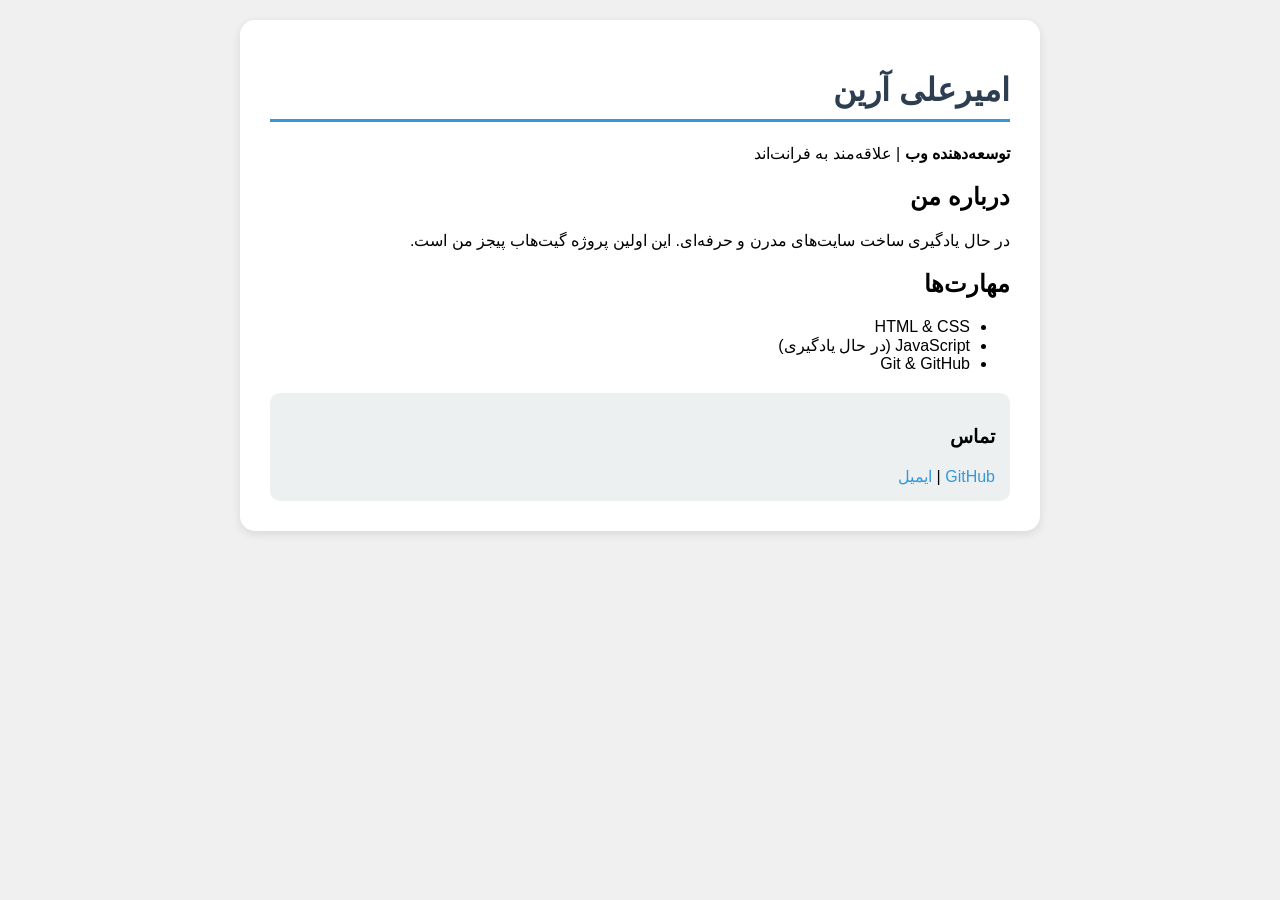
==== index.html @ 2531d959 "1.0" ====
<!DOCTYPE html>
<html lang="fa" dir="rtl">
<head>
    <meta charset="UTF-8">
    <meta name="viewport" content="width=device-width, initial-scale=1.0">
    <title>امیرعلی آرین - رزومه</title>
    <style>
        body {
            font-family: Tahoma, sans-serif;
            max-width: 800px;
            margin: 0 auto;
            padding: 20px;
            background: #f0f0f0;
        }
        .card {
            background: white;
            border-radius: 15px;
            padding: 30px;
            box-shadow: 0 3px 10px rgba(0,0,0,0.1);
        }
        h1 {
            color: #2c3e50;
            border-bottom: 3px solid #3498db;
            padding-bottom: 10px;
        }
        .contact {
            margin-top: 20px;
            background: #ecf0f1;
            padding: 15px;
            border-radius: 10px;
        }
        a {
            color: #3498db;
            text-decoration: none;
        }
    </style>
</head>
<body>
    <div class="card">
        <h1>امیرعلی آرین</h1>
        <p><strong>توسعه‌دهنده وب</strong> | علاقه‌مند به فرانت‌اند</p>
        
        <h2>درباره من</h2>
        <p>در حال یادگیری ساخت سایت‌های مدرن و حرفه‌ای. این اولین پروژه گیت‌هاب پیجز من است.</p>
        
        <h2>مهارت‌ها</h2>
        <ul>
            <li>HTML & CSS</li>
            <li>JavaScript (در حال یادگیری)</li>
            <li>Git & GitHub</li>
        </ul>
        
        <div class="contact">
            <h3>تماس</h3>
            <a href="https://github.com/amiraliarian">GitHub</a> | 
            <a href="mailto:amirali@example.com">ایمیل</a>
        </div>
    </div>
</body>
</html>
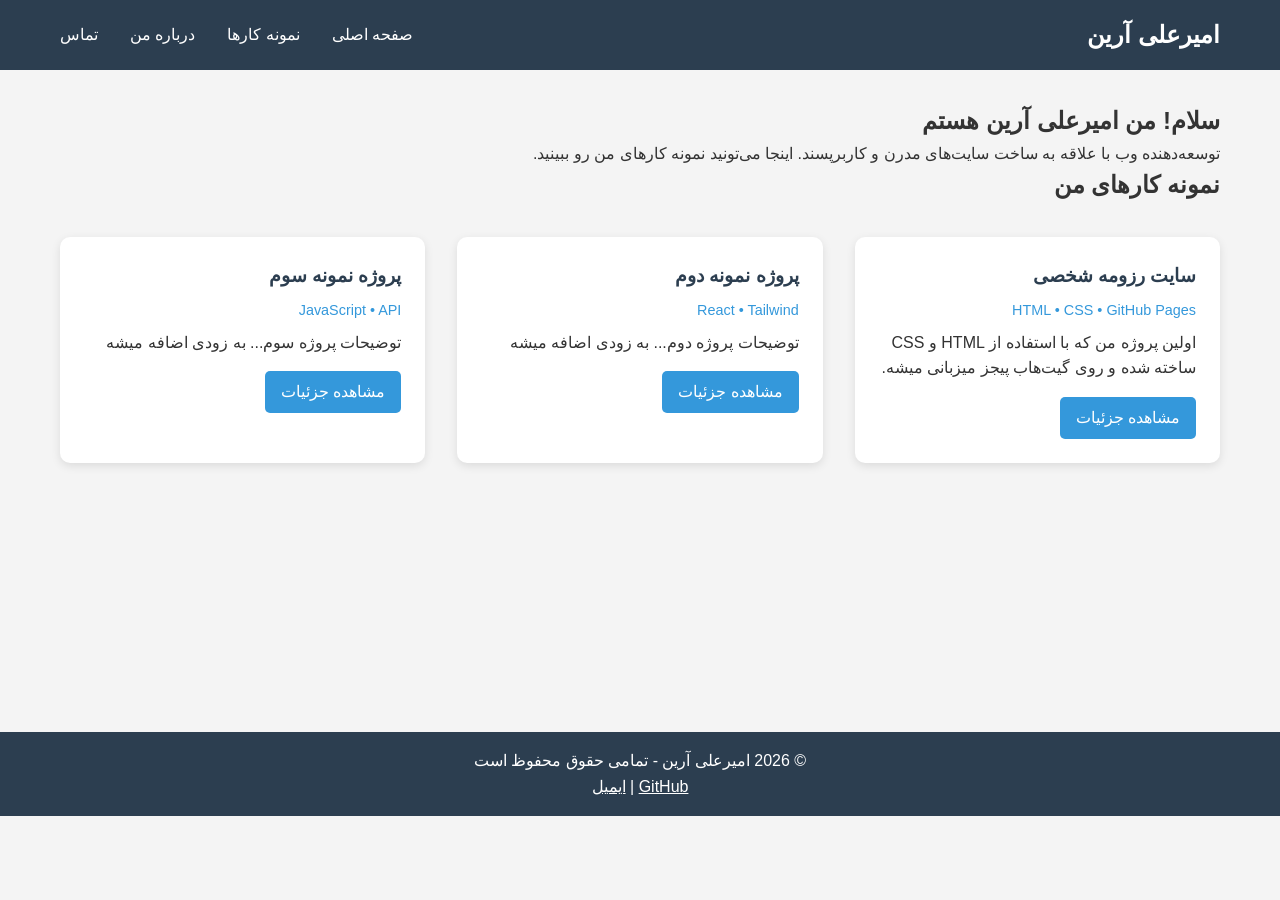
==== commit 8c8618a2: "اضافه کردن صفحه اصلی و نمونه کارها" ====
--- a/index.html
+++ b/index.html
@@ -3,58 +3,73 @@
 <head>
     <meta charset="UTF-8">
     <meta name="viewport" content="width=device-width, initial-scale=1.0">
-    <title>امیرعلی آرین - رزومه</title>
-    <style>
-        body {
-            font-family: Tahoma, sans-serif;
-            max-width: 800px;
-            margin: 0 auto;
-            padding: 20px;
-            background: #f0f0f0;
-        }
-        .card {
-            background: white;
-            border-radius: 15px;
-            padding: 30px;
-            box-shadow: 0 3px 10px rgba(0,0,0,0.1);
-        }
-        h1 {
-            color: #2c3e50;
-            border-bottom: 3px solid #3498db;
-            padding-bottom: 10px;
-        }
-        .contact {
-            margin-top: 20px;
-            background: #ecf0f1;
-            padding: 15px;
-            border-radius: 10px;
-        }
-        a {
-            color: #3498db;
-            text-decoration: none;
-        }
-    </style>
+    <title>امیرعلی آرین - نمونه کارها</title>
+    <link rel="stylesheet" href="css/style.css">
 </head>
 <body>
-    <div class="card">
-        <h1>امیرعلی آرین</h1>
-        <p><strong>توسعه‌دهنده وب</strong> | علاقه‌مند به فرانت‌اند</p>
-        
-        <h2>درباره من</h2>
-        <p>در حال یادگیری ساخت سایت‌های مدرن و حرفه‌ای. این اولین پروژه گیت‌هاب پیجز من است.</p>
-        
-        <h2>مهارت‌ها</h2>
-        <ul>
-            <li>HTML & CSS</li>
-            <li>JavaScript (در حال یادگیری)</li>
-            <li>Git & GitHub</li>
-        </ul>
-        
-        <div class="contact">
-            <h3>تماس</h3>
-            <a href="https://github.com/amiraliarian">GitHub</a> | 
-            <a href="mailto:amirali@example.com">ایمیل</a>
+    <header>
+        <div class="container">
+            <nav>
+                <div class="logo">
+                    <a href="index.html">امیرعلی آرین</a>
+                </div>
+                <ul class="nav-links">
+                    <li><a href="index.html">صفحه اصلی</a></li>
+                    <li><a href="#projects">نمونه کارها</a></li>
+                    <li><a href="#about">درباره من</a></li>
+                    <li><a href="#contact">تماس</a></li>
+                </ul>
+            </nav>
         </div>
-    </div>
+    </header>
+
+    <main>
+        <div class="container">
+            <section id="about">
+                <h1>سلام! من امیرعلی آرین هستم</h1>
+                <p>توسعه‌دهنده وب با علاقه به ساخت سایت‌های مدرن و کاربرپسند. اینجا می‌تونید نمونه کارهای من رو ببینید.</p>
+            </section>
+
+            <section id="projects">
+                <h2>نمونه کارهای من</h2>
+                <div class="projects-grid">
+                    
+                    <!-- پروژه 1 -->
+                    <div class="project-card">
+                        <h3>سایت رزومه شخصی</h3>
+                        <p class="tech">HTML • CSS • GitHub Pages</p>
+                        <p>اولین پروژه من که با استفاده از HTML و CSS ساخته شده و روی گیت‌هاب پیجز میزبانی میشه.</p>
+                        <a href="portfolio/project1.html" class="btn">مشاهده جزئیات</a>
+                    </div>
+
+                    <!-- پروژه 2 -->
+                    <div class="project-card">
+                        <h3>پروژه نمونه دوم</h3>
+                        <p class="tech">React • Tailwind</p>
+                        <p>توضیحات پروژه دوم... به زودی اضافه میشه</p>
+                        <a href="portfolio/project2.html" class="btn">مشاهده جزئیات</a>
+                    </div>
+
+                    <!-- پروژه 3 -->
+                    <div class="project-card">
+                        <h3>پروژه نمونه سوم</h3>
+                        <p class="tech">JavaScript • API</p>
+                        <p>توضیحات پروژه سوم... به زودی اضافه میشه</p>
+                        <a href="portfolio/project3.html" class="btn">مشاهده جزئیات</a>
+                    </div>
+                </div>
+            </section>
+        </div>
+    </main>
+
+    <footer>
+        <div class="container">
+            <p>© 2026 امیرعلی آرین - تمامی حقوق محفوظ است</p>
+            <p>
+                <a href="https://github.com/amiraliarian" style="color: white;">GitHub</a> | 
+                <a href="mailto:amirali@example.com" style="color: white;">ایمیل</a>
+            </p>
+        </div>
+    </footer>
 </body>
 </html>
--- a/css/style.css
+++ b/css/style.css
@@ -0,0 +1,134 @@
+* {
+    margin: 0;
+    padding: 0;
+    box-sizing: border-box;
+}
+
+body {
+    font-family: 'Segoe UI', Tahoma, Geneva, Verdana, sans-serif;
+    line-height: 1.6;
+    color: #333;
+    background: #f4f4f4;
+}
+
+.container {
+    max-width: 1200px;
+    margin: 0 auto;
+    padding: 0 20px;
+}
+
+/* Header */
+header {
+    background: #2c3e50;
+    color: white;
+    padding: 1rem 0;
+    position: sticky;
+    top: 0;
+    z-index: 100;
+}
+
+nav {
+    display: flex;
+    justify-content: space-between;
+    align-items: center;
+    flex-wrap: wrap;
+}
+
+.logo {
+    font-size: 1.5rem;
+    font-weight: bold;
+}
+
+.logo a {
+    color: white;
+    text-decoration: none;
+}
+
+.nav-links {
+    display: flex;
+    list-style: none;
+    gap: 2rem;
+}
+
+.nav-links a {
+    color: white;
+    text-decoration: none;
+    transition: color 0.3s;
+}
+
+.nav-links a:hover {
+    color: #3498db;
+}
+
+/* Main Content */
+main {
+    padding: 2rem 0;
+    min-height: 70vh;
+}
+
+/* Cards for Projects */
+.projects-grid {
+    display: grid;
+    grid-template-columns: repeat(auto-fit, minmax(300px, 1fr));
+    gap: 2rem;
+    margin-top: 2rem;
+}
+
+.project-card {
+    background: white;
+    border-radius: 10px;
+    padding: 1.5rem;
+    box-shadow: 0 3px 10px rgba(0,0,0,0.1);
+    transition: transform 0.3s;
+}
+
+.project-card:hover {
+    transform: translateY(-5px);
+}
+
+.project-card h3 {
+    color: #2c3e50;
+    margin-bottom: 0.5rem;
+}
+
+.project-card .tech {
+    color: #3498db;
+    font-size: 0.9rem;
+    margin: 0.5rem 0;
+}
+
+.btn {
+    display: inline-block;
+    background: #3498db;
+    color: white;
+    padding: 0.5rem 1rem;
+    text-decoration: none;
+    border-radius: 5px;
+    margin-top: 1rem;
+    transition: background 0.3s;
+}
+
+.btn:hover {
+    background: #2980b9;
+}
+
+/* Footer */
+footer {
+    background: #2c3e50;
+    color: white;
+    text-align: center;
+    padding: 1rem 0;
+    margin-top: 2rem;
+}
+
+/* Responsive */
+@media (max-width: 768px) {
+    nav {
+        flex-direction: column;
+        gap: 1rem;
+    }
+    
+    .nav-links {
+        gap: 1rem;
+    }
+}
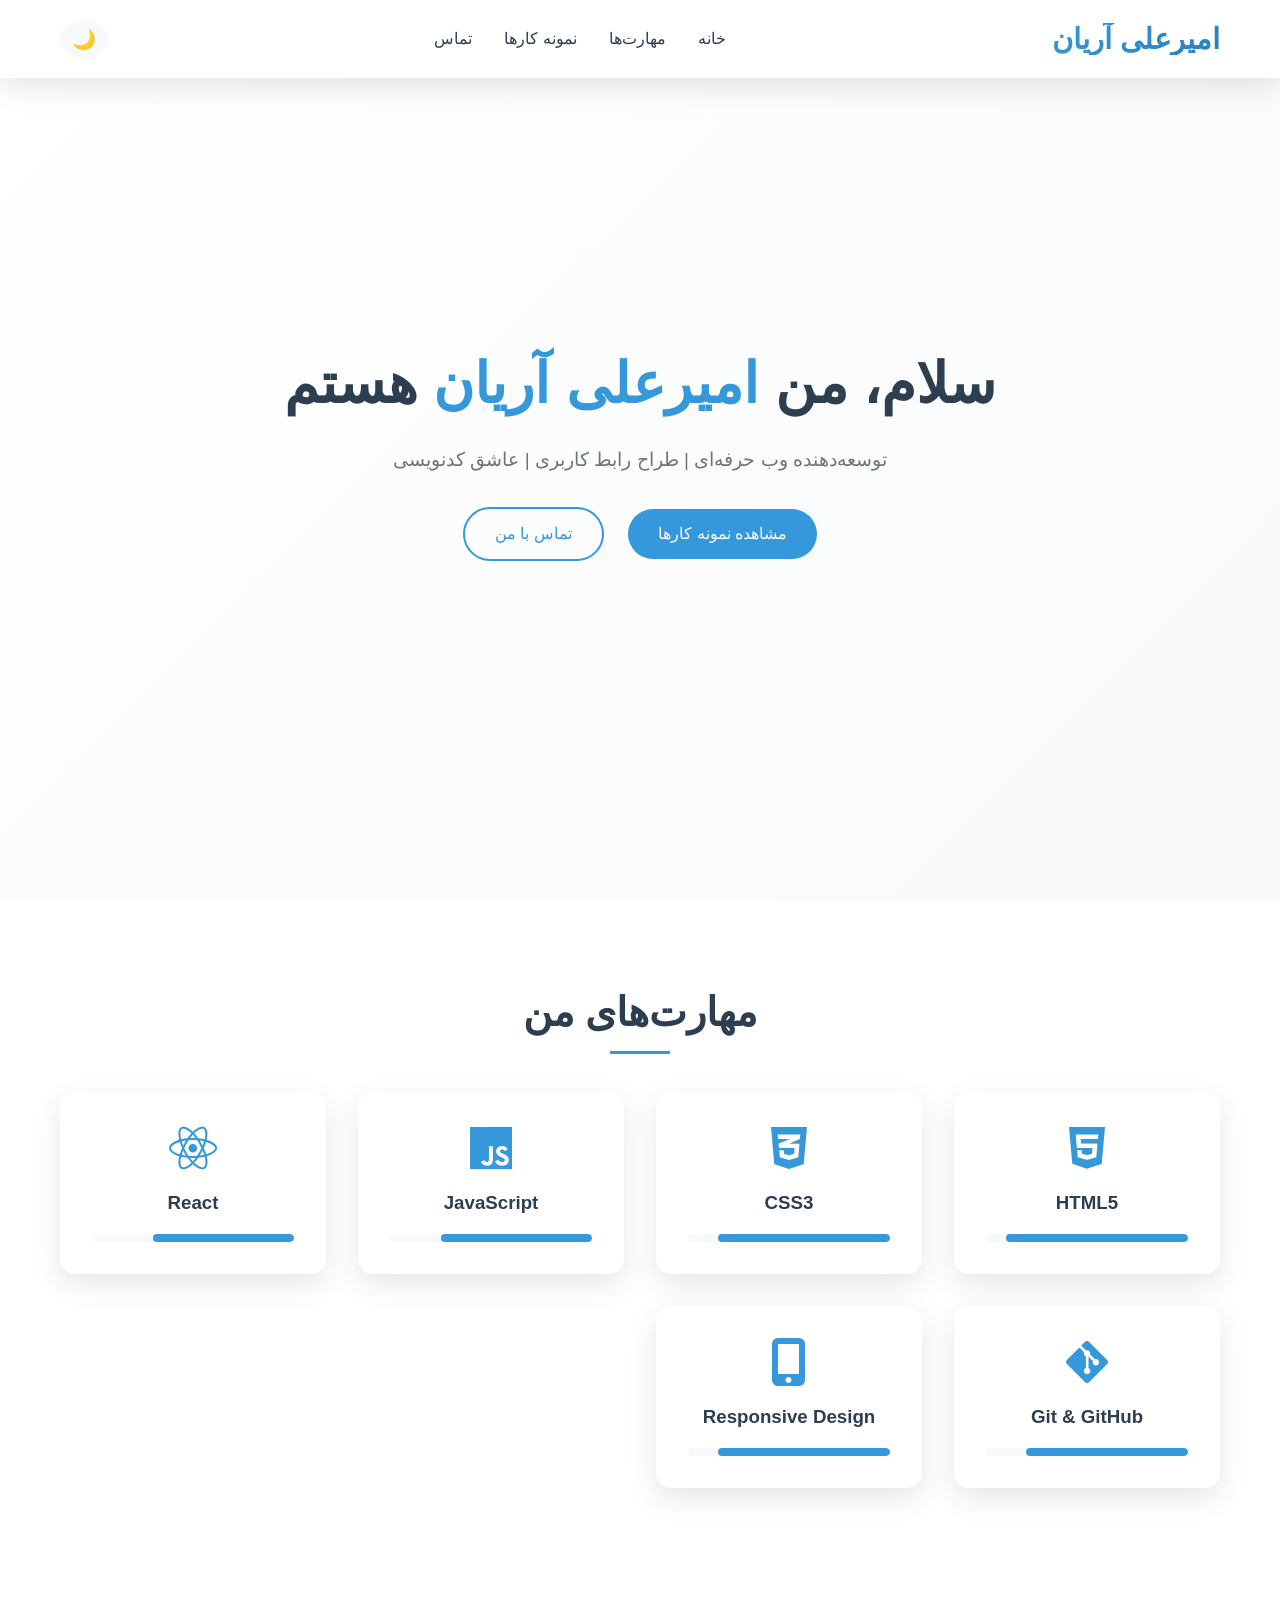
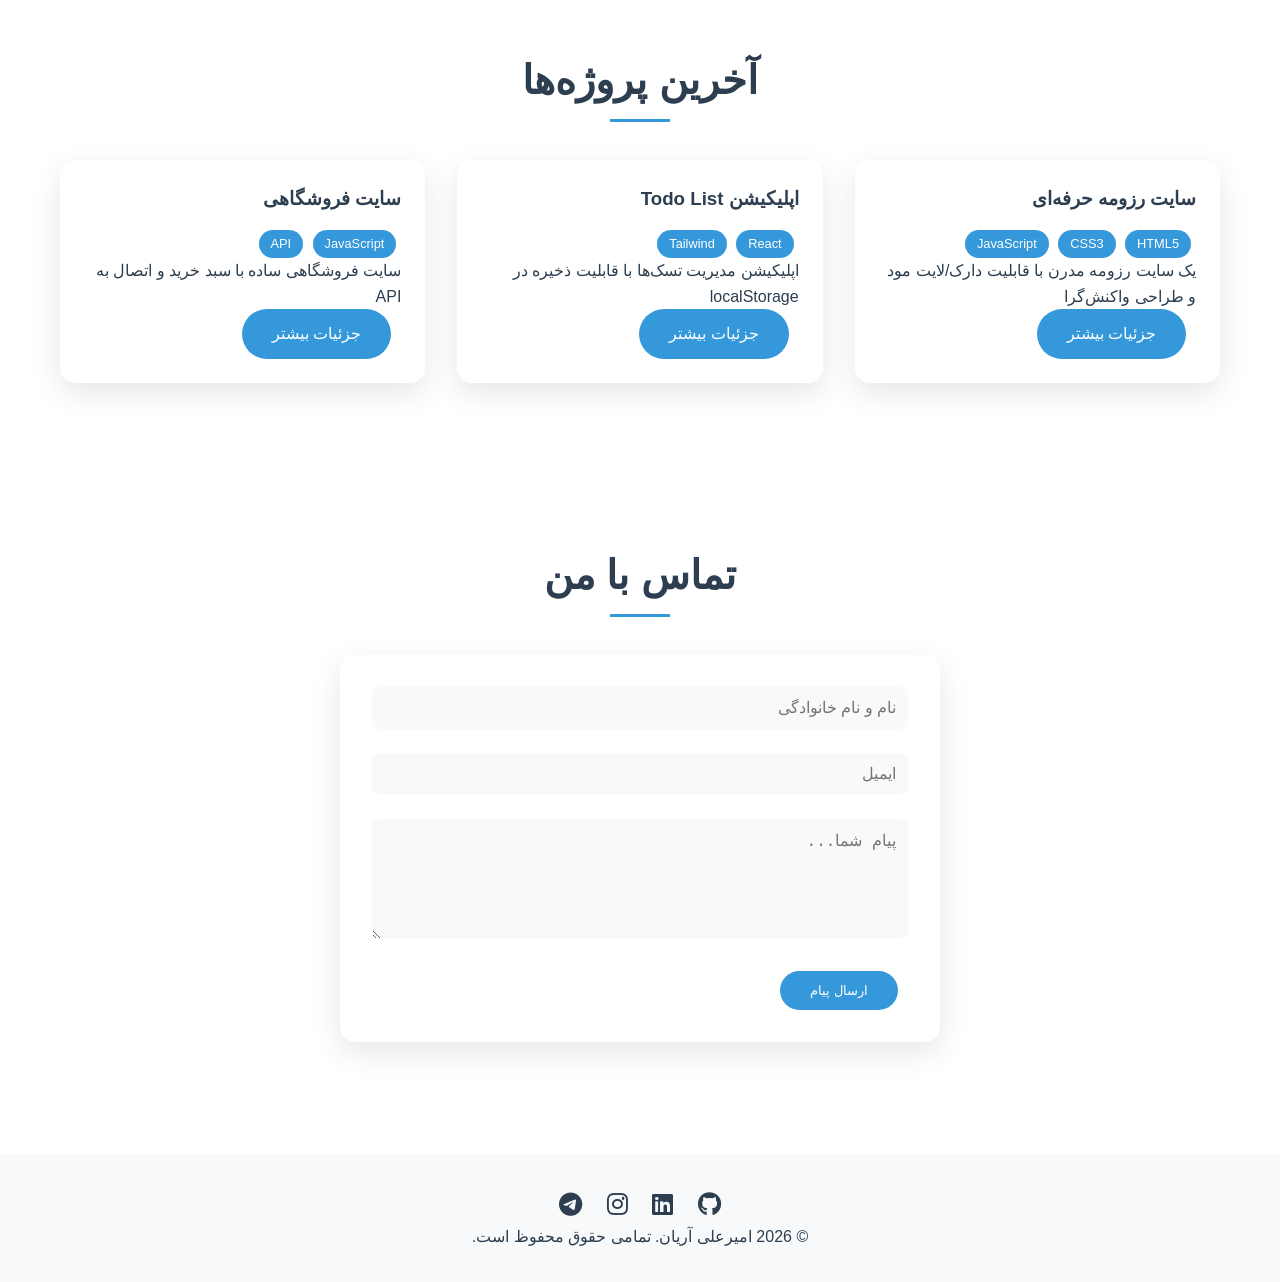
==== commit 2f48b1a7: "نسخه حرفه‌ای سایت پورتفولیو با دارک مود و انیمیشن" ====
--- a/index.html
+++ b/index.html
@@ -3,7 +3,9 @@
 <head>
     <meta charset="UTF-8">
     <meta name="viewport" content="width=device-width, initial-scale=1.0">
-    <title>امیرعلی آرین - نمونه کارها</title>
+    <meta name="description" content="نمونه کارهای امیرعلی آریان - توسعه‌دهنده حرفه‌ای وب">
+    <title>امیرعلی آریان | توسعه‌دهنده وب حرفه‌ای</title>
+    <link rel="stylesheet" href="https://cdnjs.cloudflare.com/ajax/libs/font-awesome/6.4.0/css/all.min.css">
     <link rel="stylesheet" href="css/style.css">
 </head>
 <body>
@@ -11,65 +13,166 @@
         <div class="container">
             <nav>
                 <div class="logo">
-                    <a href="index.html">امیرعلی آرین</a>
+                    <a href="index.html">امیرعلی آریان</a>
                 </div>
                 <ul class="nav-links">
-                    <li><a href="index.html">صفحه اصلی</a></li>
+                    <li><a href="#home">خانه</a></li>
+                    <li><a href="#skills">مهارت‌ها</a></li>
                     <li><a href="#projects">نمونه کارها</a></li>
-                    <li><a href="#about">درباره من</a></li>
                     <li><a href="#contact">تماس</a></li>
                 </ul>
+                <button class="theme-toggle" id="theme-toggle">🌙</button>
             </nav>
         </div>
     </header>
 
     <main>
-        <div class="container">
-            <section id="about">
-                <h1>سلام! من امیرعلی آرین هستم</h1>
-                <p>توسعه‌دهنده وب با علاقه به ساخت سایت‌های مدرن و کاربرپسند. اینجا می‌تونید نمونه کارهای من رو ببینید.</p>
-            </section>
+        <!-- Hero Section -->
+        <section id="home" class="hero">
+            <div class="container">
+                <div class="hero-content">
+                    <h1>سلام، من <span>امیرعلی آریان</span> هستم</h1>
+                    <p>توسعه‌دهنده وب حرفه‌ای | طراح رابط کاربری | عاشق کدنویسی</p>
+                    <div>
+                        <a href="#projects" class="btn">مشاهده نمونه کارها</a>
+                        <a href="#contact" class="btn btn-outline">تماس با من</a>
+                    </div>
+                </div>
+            </div>
+        </section>
 
-            <section id="projects">
-                <h2>نمونه کارهای من</h2>
+        <!-- Skills Section -->
+        <section id="skills">
+            <div class="container">
+                <h2 class="section-title">مهارت‌های من</h2>
+                <div class="skills-grid">
+                    <div class="skill-card">
+                        <i class="fab fa-html5"></i>
+                        <h3>HTML5</h3>
+                        <div class="skill-bar">
+                            <div class="skill-progress" data-width="90"></div>
+                        </div>
+                    </div>
+                    <div class="skill-card">
+                        <i class="fab fa-css3-alt"></i>
+                        <h3>CSS3</h3>
+                        <div class="skill-bar">
+                            <div class="skill-progress" data-width="85"></div>
+                        </div>
+                    </div>
+                    <div class="skill-card">
+                        <i class="fab fa-js"></i>
+                        <h3>JavaScript</h3>
+                        <div class="skill-bar">
+                            <div class="skill-progress" data-width="75"></div>
+                        </div>
+                    </div>
+                    <div class="skill-card">
+                        <i class="fab fa-react"></i>
+                        <h3>React</h3>
+                        <div class="skill-bar">
+                            <div class="skill-progress" data-width="70"></div>
+                        </div>
+                    </div>
+                    <div class="skill-card">
+                        <i class="fab fa-git-alt"></i>
+                        <h3>Git & GitHub</h3>
+                        <div class="skill-bar">
+                            <div class="skill-progress" data-width="80"></div>
+                        </div>
+                    </div>
+                    <div class="skill-card">
+                        <i class="fas fa-mobile-alt"></i>
+                        <h3>Responsive Design</h3>
+                        <div class="skill-bar">
+                            <div class="skill-progress" data-width="85"></div>
+                        </div>
+                    </div>
+                </div>
+            </div>
+        </section>
+
+        <!-- Projects Section -->
+        <section id="projects">
+            <div class="container">
+                <h2 class="section-title">آخرین پروژه‌ها</h2>
                 <div class="projects-grid">
                     
-                    <!-- پروژه 1 -->
+                    <!-- Project 1 -->
                     <div class="project-card">
-                        <h3>سایت رزومه شخصی</h3>
-                        <p class="tech">HTML • CSS • GitHub Pages</p>
-                        <p>اولین پروژه من که با استفاده از HTML و CSS ساخته شده و روی گیت‌هاب پیجز میزبانی میشه.</p>
-                        <a href="portfolio/project1.html" class="btn">مشاهده جزئیات</a>
+                        <div class="project-content">
+                            <h3>سایت رزومه حرفه‌ای</h3>
+                            <div>
+                                <span class="tech-tag">HTML5</span>
+                                <span class="tech-tag">CSS3</span>
+                                <span class="tech-tag">JavaScript</span>
+                            </div>
+                            <p>یک سایت رزومه مدرن با قابلیت دارک/لایت مود و طراحی واکنش‌گرا</p>
+                            <a href="portfolio/project1.html" class="btn">جزئیات بیشتر</a>
+                        </div>
                     </div>
 
-                    <!-- پروژه 2 -->
+                    <!-- Project 2 -->
                     <div class="project-card">
-                        <h3>پروژه نمونه دوم</h3>
-                        <p class="tech">React • Tailwind</p>
-                        <p>توضیحات پروژه دوم... به زودی اضافه میشه</p>
-                        <a href="portfolio/project2.html" class="btn">مشاهده جزئیات</a>
+                        <div class="project-content">
+                            <h3>اپلیکیشن Todo List</h3>
+                            <div>
+                                <span class="tech-tag">React</span>
+                                <span class="tech-tag">Tailwind</span>
+                            </div>
+                            <p>اپلیکیشن مدیریت تسک‌ها با قابلیت ذخیره در localStorage</p>
+                            <a href="portfolio/project2.html" class="btn">جزئیات بیشتر</a>
+                        </div>
                     </div>
 
-                    <!-- پروژه 3 -->
+                    <!-- Project 3 -->
                     <div class="project-card">
-                        <h3>پروژه نمونه سوم</h3>
-                        <p class="tech">JavaScript • API</p>
-                        <p>توضیحات پروژه سوم... به زودی اضافه میشه</p>
-                        <a href="portfolio/project3.html" class="btn">مشاهده جزئیات</a>
+                        <div class="project-content">
+                            <h3>سایت فروشگاهی</h3>
+                            <div>
+                                <span class="tech-tag">JavaScript</span>
+                                <span class="tech-tag">API</span>
+                            </div>
+                            <p>سایت فروشگاهی ساده با سبد خرید و اتصال به API</p>
+                            <a href="portfolio/project3.html" class="btn">جزئیات بیشتر</a>
+                        </div>
                     </div>
                 </div>
-            </section>
-        </div>
+            </div>
+        </section>
+
+        <!-- Contact Section -->
+        <section id="contact">
+            <div class="container">
+                <h2 class="section-title">تماس با من</h2>
+                <form class="contact-form" id="contact-form">
+                    <div class="form-group">
+                        <input type="text" id="name" placeholder="نام و نام خانوادگی" required>
+                    </div>
+                    <div class="form-group">
+                        <input type="email" id="email" placeholder="ایمیل" required>
+                    </div>
+                    <div class="form-group">
+                        <textarea id="message" placeholder="پیام شما..." required></textarea>
+                    </div>
+                    <button type="submit" class="btn">ارسال پیام</button>
+                </form>
+            </div>
+        </section>
     </main>
 
     <footer>
         <div class="container">
-            <p>© 2026 امیرعلی آرین - تمامی حقوق محفوظ است</p>
-            <p>
-                <a href="https://github.com/amiraliarian" style="color: white;">GitHub</a> | 
-                <a href="mailto:amirali@example.com" style="color: white;">ایمیل</a>
-            </p>
+            <div class="social-links">
+                <a href="https://github.com/amiraliarian" target="_blank"><i class="fab fa-github"></i></a>
+                <a href="#" target="_blank"><i class="fab fa-linkedin"></i></a>
+                <a href="#" target="_blank"><i class="fab fa-instagram"></i></a>
+                <a href="#" target="_blank"><i class="fab fa-telegram"></i></a>
+            </div>
+            <p>&copy; <span id="current-year"></span> امیرعلی آریان. تمامی حقوق محفوظ است.</p>
         </div>
     </footer>
+
+    <script src="js/main.js"></script>
 </body>
 </html>
--- a/css/style.css
+++ b/css/style.css
@@ -1,14 +1,37 @@
+:root {
+    --bg-primary: #ffffff;
+    --bg-secondary: #f8f9fa;
+    --text-primary: #2c3e50;
+    --text-secondary: #6c757d;
+    --accent: #3498db;
+    --accent-dark: #2980b9;
+    --card-bg: #ffffff;
+    --shadow: 0 10px 30px rgba(0,0,0,0.1);
+}
+
+[data-theme="dark"] {
+    --bg-primary: #1a1a2e;
+    --bg-secondary: #16213e;
+    --text-primary: #eeeeee;
+    --text-secondary: #a0a0a0;
+    --accent: #00d2ff;
+    --accent-dark: #0099cc;
+    --card-bg: #0f3460;
+    --shadow: 0 10px 30px rgba(0,0,0,0.3);
+}
+
 * {
     margin: 0;
     padding: 0;
     box-sizing: border-box;
+    transition: all 0.3s ease;
 }
 
 body {
-    font-family: 'Segoe UI', Tahoma, Geneva, Verdana, sans-serif;
+    font-family: 'Poppins', 'Segoe UI', Tahoma, Geneva, Verdana, sans-serif;
+    background: var(--bg-primary);
+    color: var(--text-primary);
     line-height: 1.6;
-    color: #333;
-    background: #f4f4f4;
 }
 
 .container {
@@ -17,31 +40,37 @@
     padding: 0 20px;
 }
 
-/* Header */
+/* Header & Navigation */
 header {
-    background: #2c3e50;
-    color: white;
-    padding: 1rem 0;
-    position: sticky;
+    position: fixed;
     top: 0;
-    z-index: 100;
+    width: 100%;
+    background: var(--bg-primary);
+    box-shadow: var(--shadow);
+    z-index: 1000;
+    backdrop-filter: blur(10px);
 }
 
 nav {
     display: flex;
     justify-content: space-between;
     align-items: center;
+    padding: 1rem 0;
     flex-wrap: wrap;
 }
 
 .logo {
-    font-size: 1.5rem;
+    font-size: 1.8rem;
     font-weight: bold;
 }
 
 .logo a {
-    color: white;
+    color: var(--text-primary);
     text-decoration: none;
+    background: linear-gradient(135deg, var(--accent), var(--accent-dark));
+    -webkit-background-clip: text;
+    background-clip: text;
+    color: transparent;
 }
 
 .nav-links {
@@ -51,84 +80,272 @@
 }
 
 .nav-links a {
+    color: var(--text-primary);
+    text-decoration: none;
+    font-weight: 500;
+    position: relative;
+}
+
+.nav-links a::after {
+    content: '';
+    position: absolute;
+    bottom: -5px;
+    left: 0;
+    width: 0;
+    height: 2px;
+    background: var(--accent);
+    transition: width 0.3s;
+}
+
+.nav-links a:hover::after {
+    width: 100%;
+}
+
+.theme-toggle {
+    background: var(--bg-secondary);
+    border: none;
+    font-size: 1.2rem;
+    cursor: pointer;
+    padding: 8px 12px;
+    border-radius: 50%;
+    color: var(--text-primary);
+}
+
+/* Hero Section */
+.hero {
+    min-height: 100vh;
+    display: flex;
+    align-items: center;
+    justify-content: center;
+    text-align: center;
+    background: linear-gradient(135deg, var(--bg-primary) 0%, var(--bg-secondary) 100%);
+}
+
+.hero-content h1 {
+    font-size: 3.5rem;
+    margin-bottom: 1rem;
+    animation: fadeInUp 0.8s ease;
+}
+
+.hero-content h1 span {
+    color: var(--accent);
+}
+
+.hero-content p {
+    font-size: 1.2rem;
+    color: var(--text-secondary);
+    margin-bottom: 2rem;
+    animation: fadeInUp 1s ease;
+}
+
+.btn {
+    display: inline-block;
+    background: var(--accent);
     color: white;
+    padding: 12px 30px;
     text-decoration: none;
-    transition: color 0.3s;
-}
-
-.nav-links a:hover {
-    color: #3498db;
-}
-
-/* Main Content */
-main {
-    padding: 2rem 0;
-    min-height: 70vh;
-}
-
-/* Cards for Projects */
+    border-radius: 30px;
+    font-weight: 500;
+    margin: 0 10px;
+    transition: transform 0.3s, box-shadow 0.3s;
+    border: none;
+    cursor: pointer;
+}
+
+.btn:hover {
+    transform: translateY(-3px);
+    box-shadow: 0 5px 20px rgba(52,152,219,0.4);
+}
+
+.btn-outline {
+    background: transparent;
+    border: 2px solid var(--accent);
+    color: var(--accent);
+}
+
+/* Sections */
+section {
+    padding: 80px 0;
+}
+
+.section-title {
+    text-align: center;
+    font-size: 2.5rem;
+    margin-bottom: 3rem;
+    position: relative;
+}
+
+.section-title::after {
+    content: '';
+    position: absolute;
+    bottom: -10px;
+    left: 50%;
+    transform: translateX(-50%);
+    width: 60px;
+    height: 3px;
+    background: var(--accent);
+}
+
+/* Skills */
+.skills-grid {
+    display: grid;
+    grid-template-columns: repeat(auto-fit, minmax(250px, 1fr));
+    gap: 2rem;
+}
+
+.skill-card {
+    background: var(--card-bg);
+    padding: 2rem;
+    border-radius: 15px;
+    text-align: center;
+    box-shadow: var(--shadow);
+}
+
+.skill-card i {
+    font-size: 3rem;
+    color: var(--accent);
+    margin-bottom: 1rem;
+}
+
+.skill-bar {
+    width: 100%;
+    height: 8px;
+    background: var(--bg-secondary);
+    border-radius: 10px;
+    overflow: hidden;
+    margin-top: 1rem;
+}
+
+.skill-progress {
+    height: 100%;
+    background: var(--accent);
+    border-radius: 10px;
+    width: 0;
+    animation: fillBar 1.5s ease forwards;
+}
+
+/* Projects Grid */
 .projects-grid {
     display: grid;
-    grid-template-columns: repeat(auto-fit, minmax(300px, 1fr));
+    grid-template-columns: repeat(auto-fit, minmax(350px, 1fr));
     gap: 2rem;
-    margin-top: 2rem;
 }
 
 .project-card {
-    background: white;
-    border-radius: 10px;
+    background: var(--card-bg);
+    border-radius: 15px;
+    overflow: hidden;
+    box-shadow: var(--shadow);
+    transition: transform 0.3s;
+}
+
+.project-card:hover {
+    transform: translateY(-10px);
+}
+
+.project-content {
     padding: 1.5rem;
-    box-shadow: 0 3px 10px rgba(0,0,0,0.1);
-    transition: transform 0.3s;
-}
-
-.project-card:hover {
-    transform: translateY(-5px);
-}
-
-.project-card h3 {
-    color: #2c3e50;
+}
+
+.project-content h3 {
     margin-bottom: 0.5rem;
 }
 
-.project-card .tech {
-    color: #3498db;
-    font-size: 0.9rem;
-    margin: 0.5rem 0;
-}
-
-.btn {
+.tech-tag {
     display: inline-block;
-    background: #3498db;
+    background: var(--accent);
     color: white;
-    padding: 0.5rem 1rem;
-    text-decoration: none;
-    border-radius: 5px;
-    margin-top: 1rem;
-    transition: background 0.3s;
-}
-
-.btn:hover {
-    background: #2980b9;
+    padding: 4px 12px;
+    border-radius: 20px;
+    font-size: 0.8rem;
+    margin: 0.5rem 5px 0 0;
+}
+
+/* Contact Form */
+.contact-form {
+    max-width: 600px;
+    margin: 0 auto;
+    background: var(--card-bg);
+    padding: 2rem;
+    border-radius: 15px;
+    box-shadow: var(--shadow);
+}
+
+.form-group {
+    margin-bottom: 1.5rem;
+}
+
+.form-group input,
+.form-group textarea {
+    width: 100%;
+    padding: 12px;
+    background: var(--bg-secondary);
+    border: none;
+    border-radius: 8px;
+    color: var(--text-primary);
+    font-size: 1rem;
+}
+
+.form-group textarea {
+    height: 120px;
+    resize: vertical;
 }
 
 /* Footer */
 footer {
-    background: #2c3e50;
-    color: white;
+    background: var(--bg-secondary);
     text-align: center;
-    padding: 1rem 0;
+    padding: 2rem 0;
     margin-top: 2rem;
+}
+
+.social-links a {
+    color: var(--text-primary);
+    font-size: 1.5rem;
+    margin: 0 10px;
+    transition: color 0.3s;
+}
+
+.social-links a:hover {
+    color: var(--accent);
+}
+
+/* Animations */
+@keyframes fadeInUp {
+    from {
+        opacity: 0;
+        transform: translateY(30px);
+    }
+    to {
+        opacity: 1;
+        transform: translateY(0);
+    }
+}
+
+@keyframes fillBar {
+    from {
+        width: 0;
+    }
+    to {
+        width: var(--width);
+    }
 }
 
 /* Responsive */
 @media (max-width: 768px) {
-    nav {
-        flex-direction: column;
-        gap: 1rem;
+    .hero-content h1 {
+        font-size: 2rem;
     }
     
     .nav-links {
-        gap: 1rem;
+        display: none;
+    }
+    
+    .projects-grid {
+        grid-template-columns: 1fr;
+    }
+    
+    .btn {
+        margin: 10px 5px;
     }
 }
